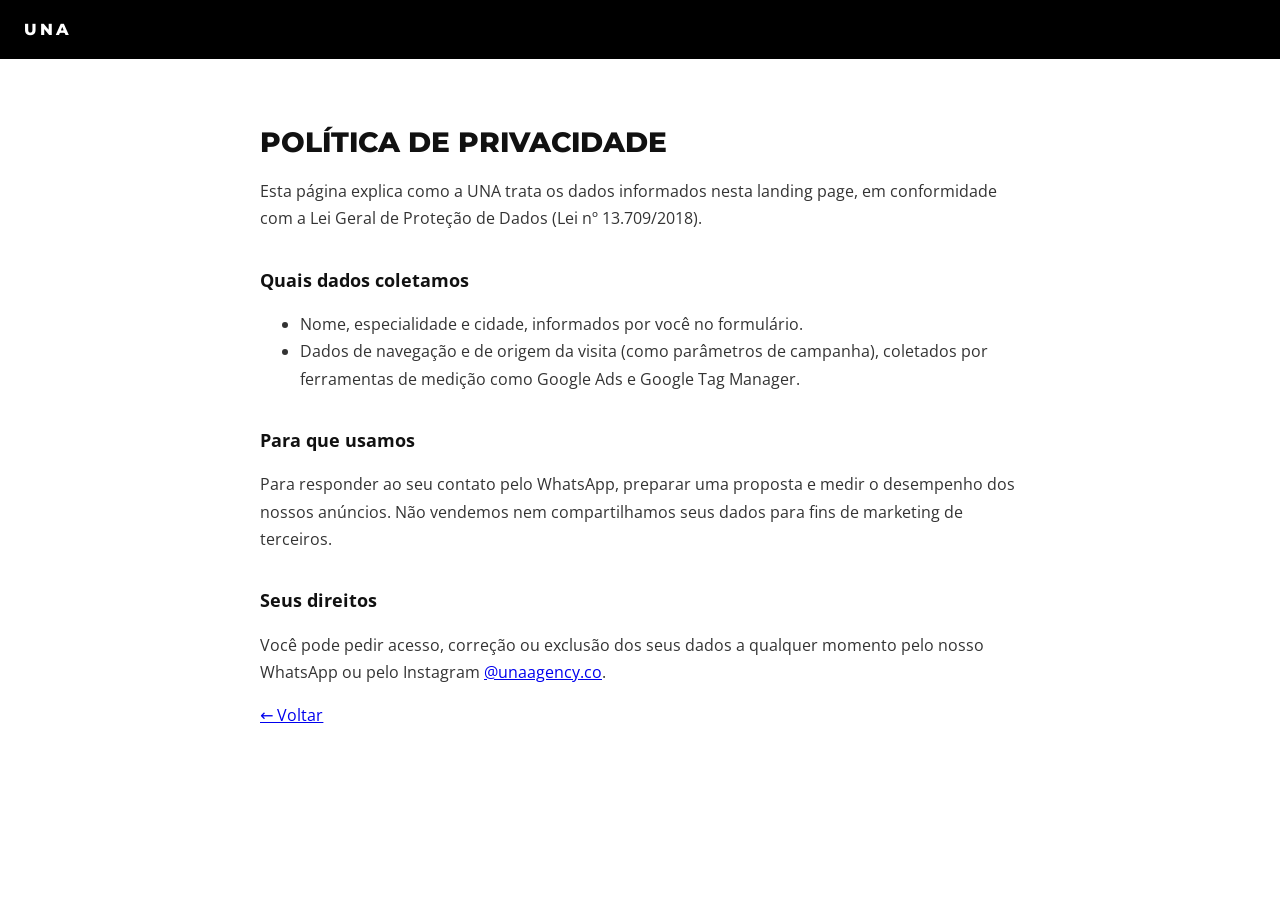
==== politica-de-privacidade.html @ a0f0ff61 "Add high-conversion Google Ads landing page for UNA Static LP following the provided layout: hero wi" ====
<!doctype html>
<html lang="pt-BR">
<head>
<meta charset="utf-8">
<meta name="viewport" content="width=device-width, initial-scale=1">
<title>Política de Privacidade | UNA</title>
<meta name="robots" content="noindex">
<link rel="preconnect" href="https://fonts.googleapis.com">
<link rel="preconnect" href="https://fonts.gstatic.com" crossorigin>
<link rel="stylesheet" href="https://fonts.googleapis.com/css2?family=Montserrat:wght@800&family=Open+Sans:wght@400;600&display=swap">
<style>
  body { margin: 0; font-family: 'Open Sans', system-ui, sans-serif; color: #111; background: #fff; line-height: 1.7; }
  header { background: #000; color: #fff; }
  header a { display: inline-block; padding: 16px 24px; color: #fff; text-decoration: none; font-family: 'Montserrat', sans-serif; font-weight: 800; letter-spacing: .2em; }
  main { max-width: 760px; margin: 0 auto; padding: 48px 24px 80px; }
  h1 { font-family: 'Montserrat', sans-serif; font-weight: 800; text-transform: uppercase; font-size: 28px; line-height: 1.2; }
  h2 { font-size: 18px; margin-top: 32px; }
  p, li { color: #333; }
</style>
</head>
<body>
<header><a href="index.html">UNA</a></header>
<main>
  <h1>Política de privacidade</h1>
  <p>Esta página explica como a UNA trata os dados informados nesta landing page, em conformidade com a Lei Geral de Proteção de Dados (Lei nº 13.709/2018).</p>

  <h2>Quais dados coletamos</h2>
  <ul>
    <li>Nome, especialidade e cidade, informados por você no formulário.</li>
    <li>Dados de navegação e de origem da visita (como parâmetros de campanha), coletados por ferramentas de medição como Google Ads e Google Tag Manager.</li>
  </ul>

  <h2>Para que usamos</h2>
  <p>Para responder ao seu contato pelo WhatsApp, preparar uma proposta e medir o desempenho dos nossos anúncios. Não vendemos nem compartilhamos seus dados para fins de marketing de terceiros.</p>

  <h2>Seus direitos</h2>
  <p>Você pode pedir acesso, correção ou exclusão dos seus dados a qualquer momento pelo nosso WhatsApp ou pelo Instagram <a href="https://www.instagram.com/unaagency.co/" target="_blank" rel="noopener">@unaagency.co</a>.</p>

  <p><a href="index.html">← Voltar</a></p>
</main>
</body>
</html>
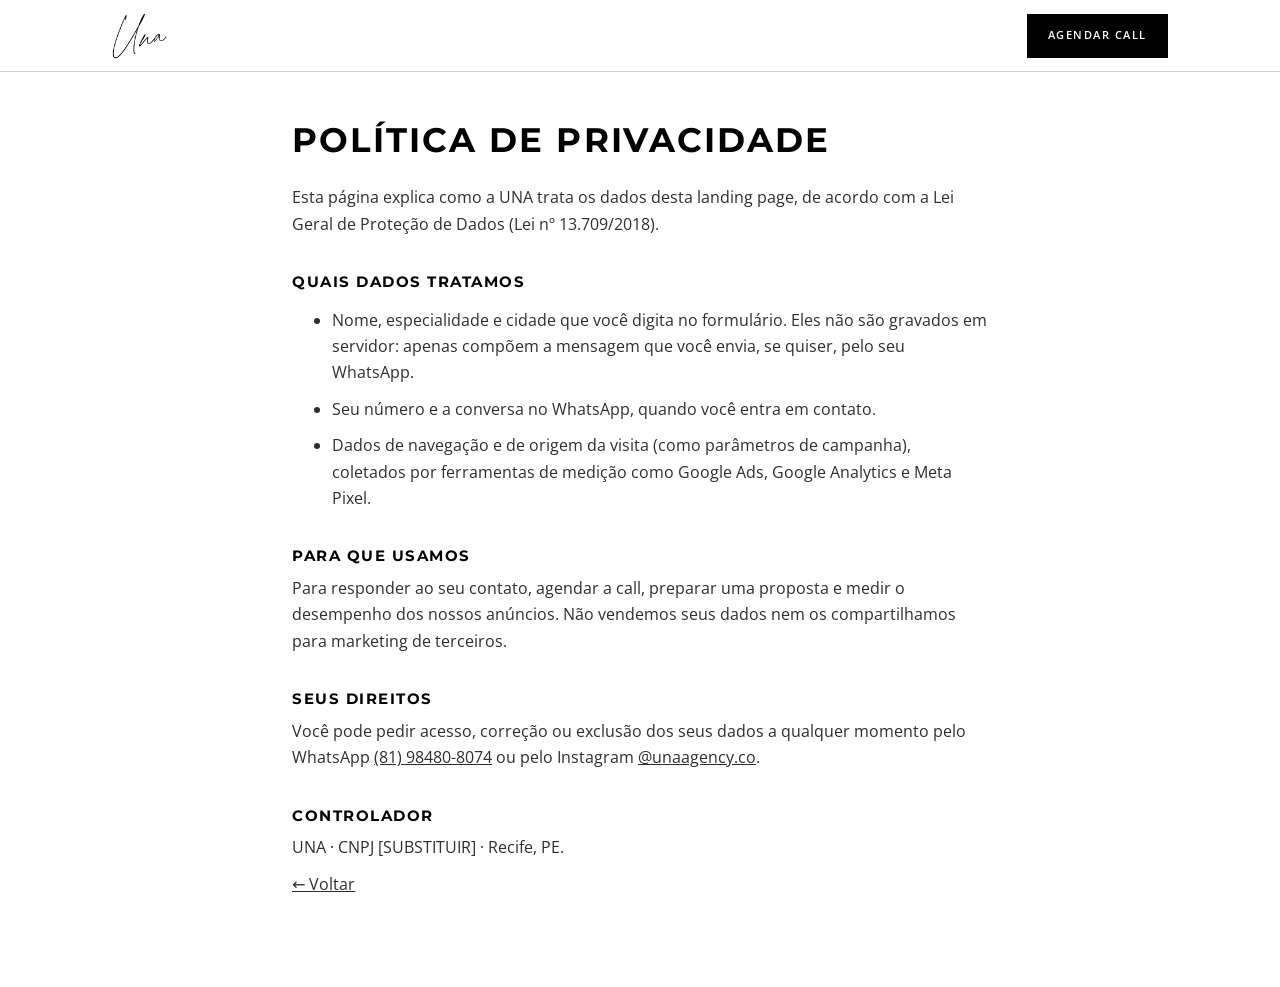
==== commit 10bbf193: "New lean Google Ads LP that sends leads to WhatsApp to book a call - index.html / styles.css / scrip" ====
--- a/politica-de-privacidade.html
+++ b/politica-de-privacidade.html
@@ -5,38 +5,48 @@
 <meta name="viewport" content="width=device-width, initial-scale=1">
 <title>Política de Privacidade | UNA</title>
 <meta name="robots" content="noindex">
+<link rel="icon" type="image/png" href="assets/img/logo-una.png">
 <link rel="preconnect" href="https://fonts.googleapis.com">
 <link rel="preconnect" href="https://fonts.gstatic.com" crossorigin>
-<link rel="stylesheet" href="https://fonts.googleapis.com/css2?family=Montserrat:wght@800&family=Open+Sans:wght@400;600&display=swap">
+<link rel="stylesheet" href="https://fonts.googleapis.com/css2?family=Montserrat:wght@700&family=Open+Sans:wght@400;600&display=swap">
+<link rel="stylesheet" href="styles.css">
 <style>
-  body { margin: 0; font-family: 'Open Sans', system-ui, sans-serif; color: #111; background: #fff; line-height: 1.7; }
-  header { background: #000; color: #fff; }
-  header a { display: inline-block; padding: 16px 24px; color: #fff; text-decoration: none; font-family: 'Montserrat', sans-serif; font-weight: 800; letter-spacing: .2em; }
-  main { max-width: 760px; margin: 0 auto; padding: 48px 24px 80px; }
-  h1 { font-family: 'Montserrat', sans-serif; font-weight: 800; text-transform: uppercase; font-size: 28px; line-height: 1.2; }
-  h2 { font-size: 18px; margin-top: 32px; }
-  p, li { color: #333; }
+  .legal { padding: calc(var(--header-h) + 48px) 0 80px; }
+  .legal h1 { font-size: clamp(24px, 6vw, 34px); margin-bottom: 24px; }
+  .legal h2 { font-size: 15px; letter-spacing: .1em; margin: 36px 0 10px; }
+  .legal p, .legal li { margin-bottom: 10px; }
 </style>
 </head>
 <body>
-<header><a href="index.html">UNA</a></header>
-<main>
-  <h1>Política de privacidade</h1>
-  <p>Esta página explica como a UNA trata os dados informados nesta landing page, em conformidade com a Lei Geral de Proteção de Dados (Lei nº 13.709/2018).</p>
+<header class="topbar">
+  <div class="wrap topbar-in">
+    <a href="index.html" class="brand" aria-label="UNA, início"><img src="assets/img/logo-una.png" alt="UNA" width="57" height="48"></a>
+    <a class="btn btn-dark btn-sm" href="index.html#agendar">Agendar call</a>
+  </div>
+</header>
+<main class="legal">
+  <div class="wrap wrap-narrow">
+    <h1>Política de privacidade</h1>
+    <p>Esta página explica como a UNA trata os dados desta landing page, de acordo com a Lei Geral de Proteção de Dados (Lei nº 13.709/2018).</p>
 
-  <h2>Quais dados coletamos</h2>
-  <ul>
-    <li>Nome, especialidade e cidade, informados por você no formulário.</li>
-    <li>Dados de navegação e de origem da visita (como parâmetros de campanha), coletados por ferramentas de medição como Google Ads e Google Tag Manager.</li>
-  </ul>
+    <h2>Quais dados tratamos</h2>
+    <ul>
+      <li>Nome, especialidade e cidade que você digita no formulário. Eles não são gravados em servidor: apenas compõem a mensagem que você envia, se quiser, pelo seu WhatsApp.</li>
+      <li>Seu número e a conversa no WhatsApp, quando você entra em contato.</li>
+      <li>Dados de navegação e de origem da visita (como parâmetros de campanha), coletados por ferramentas de medição como Google Ads, Google Analytics e Meta Pixel.</li>
+    </ul>
 
-  <h2>Para que usamos</h2>
-  <p>Para responder ao seu contato pelo WhatsApp, preparar uma proposta e medir o desempenho dos nossos anúncios. Não vendemos nem compartilhamos seus dados para fins de marketing de terceiros.</p>
+    <h2>Para que usamos</h2>
+    <p>Para responder ao seu contato, agendar a call, preparar uma proposta e medir o desempenho dos nossos anúncios. Não vendemos seus dados nem os compartilhamos para marketing de terceiros.</p>
 
-  <h2>Seus direitos</h2>
-  <p>Você pode pedir acesso, correção ou exclusão dos seus dados a qualquer momento pelo nosso WhatsApp ou pelo Instagram <a href="https://www.instagram.com/unaagency.co/" target="_blank" rel="noopener">@unaagency.co</a>.</p>
+    <h2>Seus direitos</h2>
+    <p>Você pode pedir acesso, correção ou exclusão dos seus dados a qualquer momento pelo WhatsApp <a href="https://wa.me/5581984808074">(81) 98480-8074</a> ou pelo Instagram <a href="https://www.instagram.com/unaagency.co/" target="_blank" rel="noopener">@unaagency.co</a>.</p>
 
-  <p><a href="index.html">← Voltar</a></p>
+    <h2>Controlador</h2>
+    <p>UNA · CNPJ [SUBSTITUIR] · Recife, PE.</p>
+
+    <p><a href="index.html">← Voltar</a></p>
+  </div>
 </main>
 </body>
 </html>
--- a/styles.css
+++ b/styles.css
@@ -0,0 +1,198 @@
+/* =========================================================
+   UNA · LP Google Ads — mobile-first
+   ========================================================= */
+
+/* Baron: descomente quando assets/fonts/baron.woff2 estiver no repositório
+@font-face {
+  font-family: "Baron";
+  src: url("assets/fonts/baron.woff2") format("woff2");
+  font-weight: 400 900;
+  font-display: swap;
+}
+*/
+
+:root {
+  --black: #000000;
+  --ink: #2E2E2E;
+  --brown: #6E6353;
+  --gray: #8A887E;
+  --gray-2: #A2A092;
+  --sand: #D1D0CB;
+  --white: #FFFFFF;
+
+  --f-title: "Baron", "Montserrat", system-ui, sans-serif;
+  --f-text: "Open Sans", system-ui, -apple-system, "Segoe UI", sans-serif;
+
+  --wrap: 1120px;
+  --gutter: 20px;
+  --header-h: 64px;
+}
+
+*, *::before, *::after { box-sizing: border-box; }
+html { -webkit-text-size-adjust: 100%; scroll-behavior: smooth; scroll-padding-top: calc(var(--header-h) + 16px); }
+body { margin: 0; font-family: var(--f-text); font-size: 16px; line-height: 1.65; color: var(--ink); background: var(--white); }
+img, svg { display: block; max-width: 100%; }
+a { color: inherit; }
+p { margin: 0; }
+
+h1, h2 {
+  font-family: var(--f-title);
+  font-weight: 700;
+  text-transform: uppercase;
+  letter-spacing: .06em;
+  line-height: 1.18;
+  margin: 0;
+  color: var(--black);
+}
+h3 { font-family: var(--f-text); font-weight: 600; font-size: 17px; line-height: 1.4; margin: 0 0 6px; color: var(--black); }
+
+.wrap { max-width: var(--wrap); margin: 0 auto; padding: 0 var(--gutter); }
+.wrap-narrow { max-width: 760px; }
+
+.skip { position: absolute; left: 12px; top: -60px; z-index: 100; background: var(--black); color: var(--white); padding: 10px 14px; }
+.skip:focus { top: 12px; }
+:focus-visible { outline: 2px solid var(--black); outline-offset: 3px; }
+.sec-black :focus-visible, .footer :focus-visible { outline-color: var(--white); }
+
+/* ---------- Botões ---------- */
+.btn {
+  display: inline-flex; align-items: center; justify-content: center; gap: 10px;
+  min-height: 52px; padding: 14px 28px;
+  font-family: var(--f-text); font-weight: 600; font-size: 13px;
+  letter-spacing: .14em; text-transform: uppercase; text-decoration: none;
+  border: 1px solid transparent; cursor: pointer;
+  transition: background-color .2s, color .2s;
+}
+.btn svg { width: 20px; height: 20px; flex: none; }
+.btn-dark { background: var(--black); color: var(--white); }
+.btn-dark:hover { background: var(--ink); }
+.btn-light { background: var(--white); color: var(--black); }
+.btn-light:hover { background: var(--sand); }
+.btn-sm { min-height: 40px; padding: 8px 16px; font-size: 11px; }
+.btn-block { width: 100%; }
+
+/* ---------- Topo fixo ---------- */
+.topbar {
+  position: fixed; inset: 0 0 auto; z-index: 40; height: var(--header-h);
+  background: rgba(255, 255, 255, .96);
+  border-bottom: 1px solid var(--sand);
+}
+.topbar-in { height: 100%; display: flex; align-items: center; justify-content: space-between; }
+.brand img { height: 46px; width: auto; }
+
+/* ---------- Hero ---------- */
+.hero { background: var(--sand); padding: calc(var(--header-h) + 40px) 0 56px; }
+.hero-in { display: grid; gap: 36px; }
+.eyebrow { font-size: 11px; font-weight: 600; letter-spacing: .2em; text-transform: uppercase; color: var(--ink); margin-bottom: 18px; }
+.hero h1 { font-size: clamp(27px, 7.2vw, 44px); }
+.lead { font-size: 17px; margin: 20px 0 24px; max-width: 32em; }
+.checks { list-style: none; margin: 0; padding: 0; display: grid; gap: 10px; }
+.checks li { display: flex; gap: 12px; font-size: 15px; }
+.checks svg { width: 18px; height: 18px; margin-top: 3px; flex: none; color: var(--black); }
+
+/* ---------- Formulário ---------- */
+.card { background: var(--white); padding: 28px 22px; box-shadow: 0 18px 50px rgba(0, 0, 0, .08); }
+.card h2 { font-size: 17px; letter-spacing: .08em; }
+.card-sub { font-size: 14px; color: var(--brown); margin: 8px 0 22px; }
+.field { margin-bottom: 16px; }
+.field label { display: block; font-size: 13px; font-weight: 600; margin-bottom: 6px; color: var(--black); }
+.field input {
+  width: 100%; min-height: 50px; padding: 12px 14px;
+  font: inherit; font-size: 16px; color: var(--ink);
+  background: var(--white); border: 1px solid var(--gray-2); border-radius: 0;
+  -webkit-appearance: none; appearance: none;
+}
+.field input::placeholder { color: var(--gray); }
+.field input:focus { outline: none; border-color: var(--black); box-shadow: inset 0 0 0 1px var(--black); }
+.field input[aria-invalid="true"] { border-color: #A3261E; }
+.err { display: none; font-size: 12.5px; color: #A3261E; margin-top: 4px; }
+.field input[aria-invalid="true"] + .err { display: block; }
+.card .btn { margin-top: 8px; }
+.card-note { font-size: 12px; color: var(--brown); text-align: center; margin-top: 14px; }
+
+/* ---------- Seções ---------- */
+.sec { padding: 64px 0; }
+.sec-white { background: var(--white); }
+.sec-sand { background: var(--sand); }
+.sec-black { background: var(--black); color: var(--sand); }
+.sec-black h2, .sec-black h3 { color: var(--white); }
+.sec h2 { font-size: clamp(22px, 5.6vw, 32px); margin-bottom: 32px; }
+.intro { font-size: 17px; max-width: 32em; margin: -16px 0 36px; color: var(--brown); }
+
+.cols { display: grid; gap: 28px; margin-bottom: 40px; }
+.cols:last-child { margin-bottom: 0; }
+.col p { font-size: 15px; }
+.sec-black .col p { color: var(--gray-2); }
+.sec-white .col p { color: var(--brown); }
+.col-line { border-top: 1px solid var(--ink); padding-top: 18px; }
+.col-rule { border-left: 1px solid var(--sand); padding-left: 20px; }
+
+/* ---------- FAQ ---------- */
+details { border-top: 1px solid var(--gray-2); }
+details:last-of-type { border-bottom: 1px solid var(--gray-2); }
+summary {
+  list-style: none; cursor: pointer;
+  display: flex; justify-content: space-between; align-items: center; gap: 16px;
+  min-height: 60px; padding: 16px 0;
+  font-weight: 600; font-size: 16px; color: var(--black);
+}
+summary::-webkit-details-marker { display: none; }
+.ic { position: relative; width: 14px; height: 14px; flex: none; }
+.ic::before, .ic::after { content: ""; position: absolute; background: var(--black); transition: transform .2s; }
+.ic::before { left: 0; right: 0; top: 6px; height: 2px; }
+.ic::after { top: 0; bottom: 0; left: 6px; width: 2px; }
+details[open] .ic::after { transform: scaleY(0); }
+details p { padding: 0 0 22px; max-width: 40em; }
+
+/* ---------- CTA final ---------- */
+.final { text-align: center; padding: 72px 0; }
+.final h2 { max-width: 20em; margin: 0 auto 32px; font-size: clamp(22px, 5.8vw, 36px); }
+
+/* ---------- Rodapé ---------- */
+.footer { background: var(--black); color: var(--gray-2); border-top: 1px solid var(--ink); font-size: 13px; padding: 36px 0 96px; }
+.footer-in { display: grid; gap: 20px; }
+.footer-brand { display: flex; align-items: center; gap: 14px; }
+.footer.brand img { height: 46px; width: auto; flex: none; }
+.footer-links { list-style: none; margin: 0; padding: 0; display: flex; flex-wrap: wrap; gap: 8px 22px; }
+.footer a { color: var(--sand); text-underline-offset: 3px; }
+.footer a:hover { color: var(--white); }
+.footer-legal { color: var(--gray); }
+
+/* ---------- WhatsApp flutuante ---------- */
+.wa-float {
+  position: fixed; right: 16px; bottom: calc(16px + env(safe-area-inset-bottom)); z-index: 45;
+  width: 56px; height: 56px; border-radius: 50%;
+  display: grid; place-items: center;
+  background: var(--black); color: var(--white);
+  box-shadow: 0 8px 24px rgba(0, 0, 0, .25);
+  transition: transform .2s;
+}
+.wa-float:hover { transform: scale(1.06); }
+.wa-float svg { width: 26px; height: 26px; }
+.wa-float.on-dark { background: var(--white); color: var(--black); }
+
+/* ---------- Telas maiores ---------- */
+@media (min-width: 640px) {
+  :root { --gutter: 32px; }
+  .cols-3 { grid-template-columns: repeat(3, 1fr); }
+  .cols-4 { grid-template-columns: repeat(2, 1fr); row-gap: 32px; }
+  .card { padding: 32px 30px; }
+}
+@media (min-width: 960px) {
+  :root { --header-h: 72px; }
+  .hero { padding: calc(var(--header-h) + 64px) 0 80px; }
+  .hero-in { grid-template-columns: 1.15fr .85fr; gap: 64px; align-items: center; }
+  .lead { font-size: 18px; }
+  .sec { padding: 96px 0; }
+  .final { padding: 104px 0; }
+  .cols-4 { grid-template-columns: repeat(4, 1fr); }
+  .btn-sm { min-height: 44px; padding: 10px 20px; }
+  .footer { padding-bottom: 36px; }
+  .footer-in { grid-template-columns: 1fr auto; align-items: center; }
+  .footer-legal { grid-column: 1 / -1; }
+}
+
+@media (prefers-reduced-motion: reduce) {
+  html { scroll-behavior: auto; }
+  * { transition: none !important; }
+}
